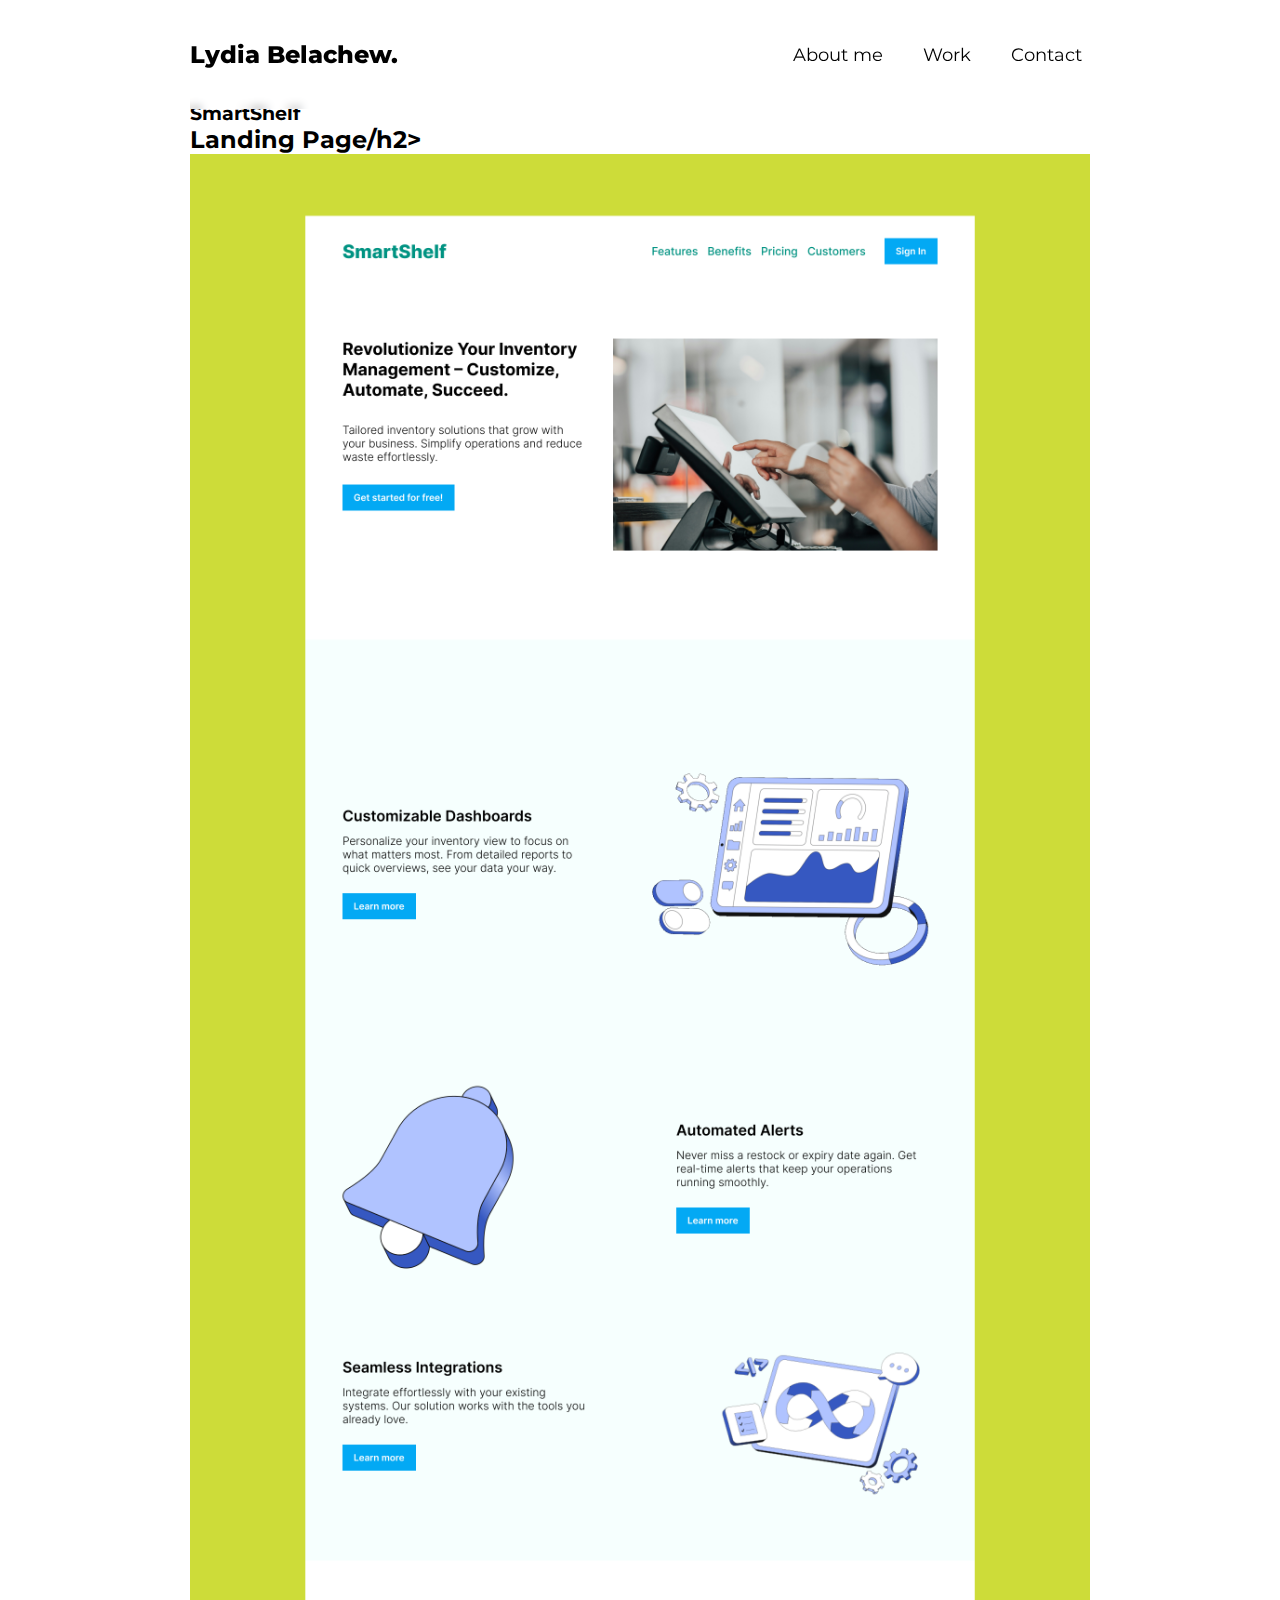
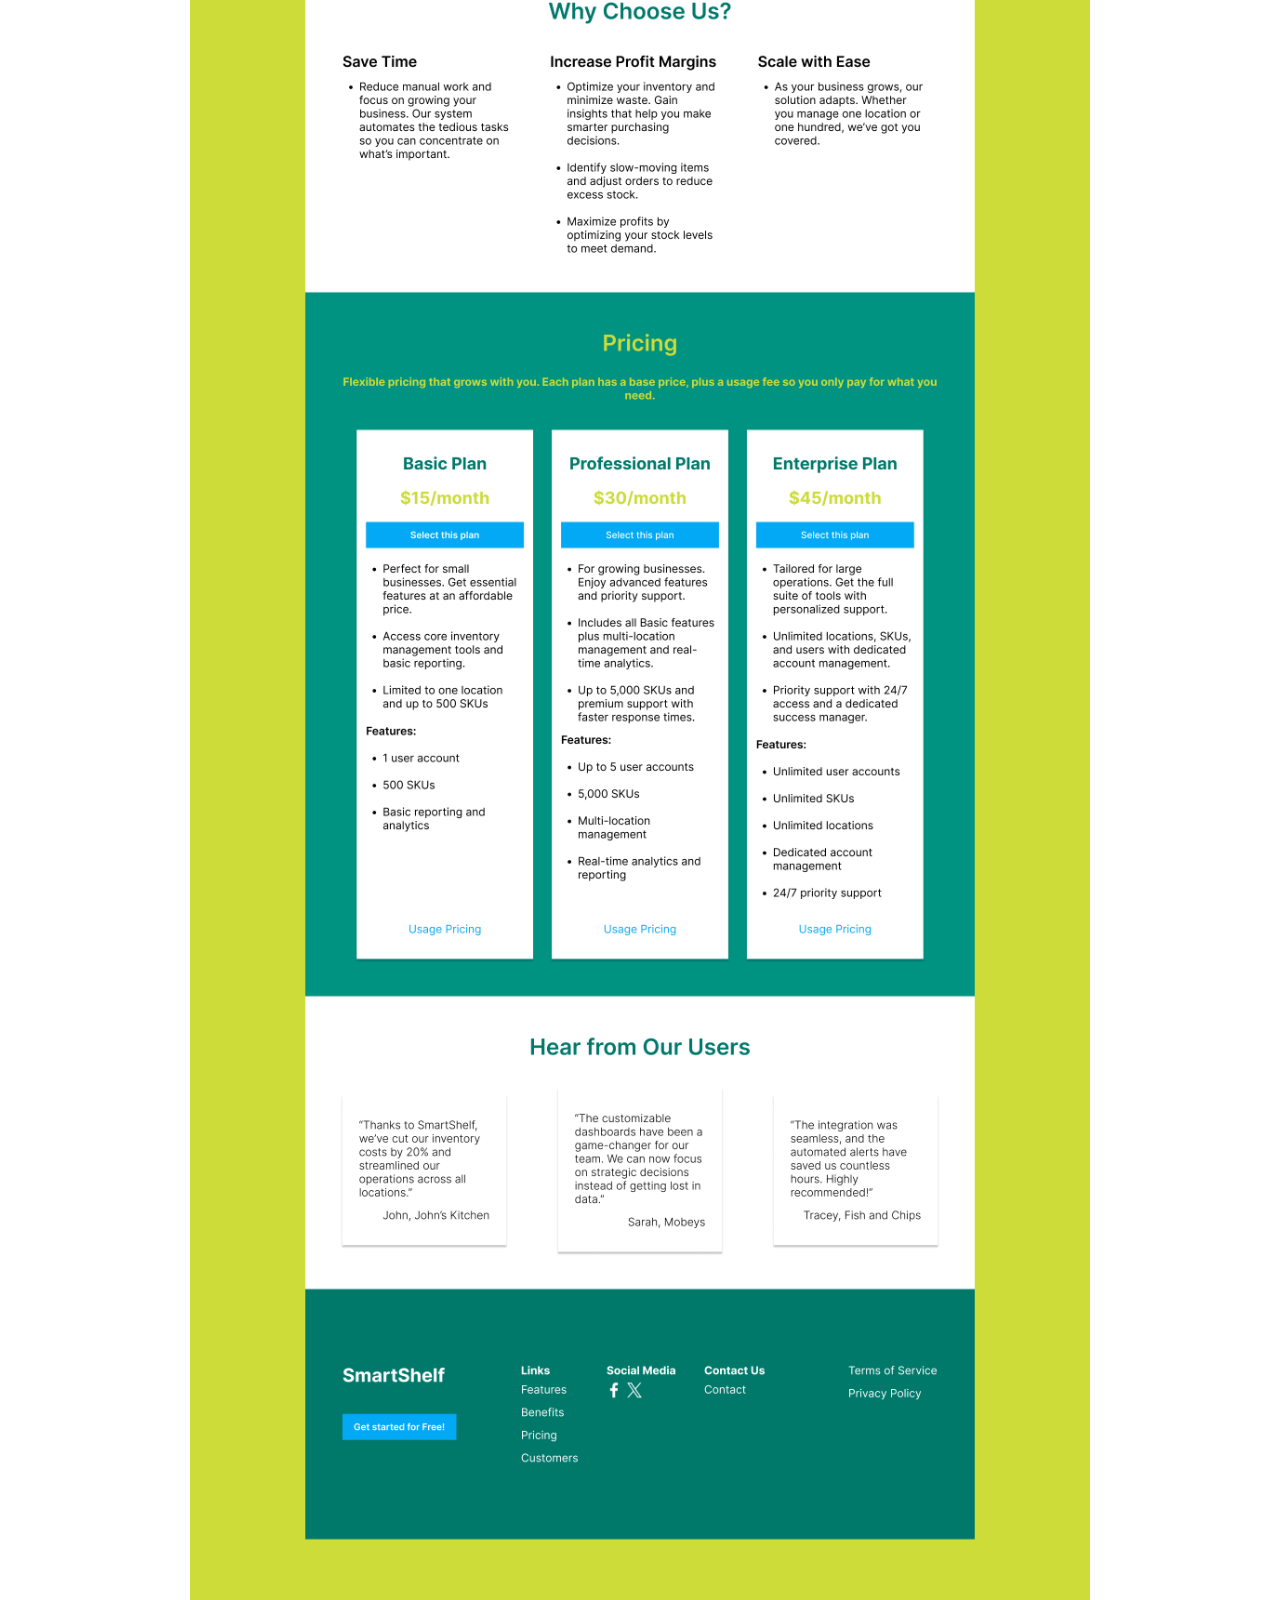
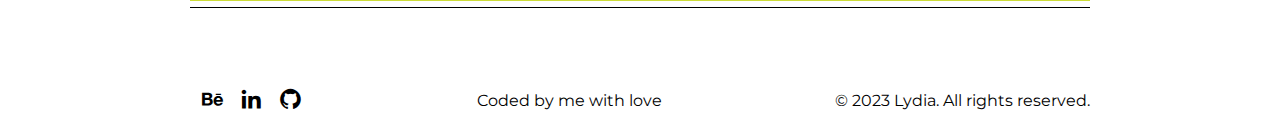
==== SmartShelf-landing-page.html @ 63e69f7c "Fixed Misc banner padding" ====
<!DOCTYPE html>
<html lang="en">

<head>
    <meta charset="UTF-8">
    <meta name="viewport" content="width=device-width, initial-scale=1.0">
    <title>Miscellaneous Designs</title>


    <link rel="stylesheet" href="css/MiscellaneousDesign.css" />

    <!-- This link is given priority first-->
    <link rel="stylesheet" href="css/style.css" />
</head>

<body>
<special-favicon></special-favicon>
    <special-header></special-header>
    <div class="main-content"> <!--THIS IS TO FIX THE HEADER AND MAIN CONTENT LACK OF GAP-->


    <div class="project-info-section">
        <h3 class="project-info-title">SmartShelf</h3>
        <h2>Landing Page/h2><br>
        <img class="img" src="assests/Miscellaneous/SmartShelf Landing Page.png" alt="picture">
    </div>

    <special-footer></special-footer> <!--Custom element, source: https://www.youtube.com/watch?v=AiQqip_pVbA-->

    <script src="js/HeaderFooterManager.js"></script>

    <script src="js/script.js"></script>
    <script src="http://ajax.googleapis.com/ajax/libs/jquery/1.11.0/jquery.min.js"></script>
</div> <!--- MAIN-CONTENT, CREATES GAP B/W HEADER AND CONTENT-->
</body>

</html>
---- css/MiscellaneousDesign.css ----
@import url('https://fonts.googleapis.com/css2?family=Montserrat:ital,wght@0,200;0,300;0,400;0,500;1,200;1,300;1,400;1,500&family=Playfair+Display:ital,wght@0,400;0,500;0,600;0,700;0,800;0,900;1,400;1,500;1,600;1,700;1,800;1,900&display=swap');

* {

    font-family: 'Playflair Display', Montserrat;
    margin: 0;
    padding: 0;
    scroll-behavior: smooth;
    scroll-padding-top: 2rem;
}

:root {
    --background-color: #ffffff;
    /*#76a786*/
    /*    --background-color: #E4E0FF;*/
    --main-text-color: #000000;
    --text-hover-color: #b493e9;
    --main-text-family: 'Playflair Display';
    --body-text-family: 'Montserrat';
    --container-padding: 1.5rem;
    --section-vertical-spacing: 8rem;
    --max-width-spacing: 900px;
    /*original: 1400px*/
}

body {
    background-color: var(--background-color);
    /*Maybe change/remove */
    margin: auto;

    width: 900px;
}


a {
    text-decoration: none;
}

li {
    list-style: none;
}

/* REUSABLE CLASSES */
.hero-container {
    max-width: var(--max-width-spacing);
    /*960px*/
    margin: auto;
    /* padding: 50px; */

    width: 100%;
}

.container {
    max-width: var(--max-width-spacing);
    /*960px*/
    margin: auto;
    width: 100%;
    padding: -50px;

}

/* HEADER */


.section {
    padding-block: var(--section-vertical-spacing);
    position: relative;
}






/* HERO SECTION */
.main-title {
    font-family: var(--body-text-family);
    /* text-transform: uppercase; */
    font-weight: 600;
    /* font-size: clamp(2.5rem, 5vw, 5rem); */
    /* width: 600px; */
    /* font-size: clamp(5rem, 10vw, 10rem);/*clamp(2.5rem, 5vw, 5rem);*? */
    /*clamp(5rem, 10vw, 10rem); with font-size*/
    /* text-align: center; */
    line-height: 1.2;
    font-size: 2.5rem; /*4*/
    /*mine*/
    text-align: left;
    /*mine*/
    /* padding: 10px 0; */
}

.main-section-title {
    font-family: var(--body-text-family);
    /* text-transform: uppercase; */
    font-weight: 700;
    /* font-size: clamp(2.5rem, 5vw, 5rem); */
    /* width: 600px; */
    /* font-size: clamp(5rem, 10vw, 10rem);/*clamp(2.5rem, 5vw, 5rem);*? */
    /*clamp(5rem, 10vw, 10rem); with font-size*/
    /* text-align: center; */
    line-height: 1.2;
    /* font-size: 4.5rem; */
    /*mine*/
    text-align: left;
    /*mine*/
    /* font-style: italic; */
    padding: 40px 0;
}

.italic {
    font-style: italic;
    font-weight: 200;
}

.subtitle {
    font-size: 1.3rem;
    padding: 20px 0;
    /* top and bottom are 20px and left and right are 0px*/
    width: 800px;
    padding-bottom: 50px;
}




/* ABOUT STYLES FROM VIDEO*/
.section-description {
    gap: 2.5rem;
    margin-bottom: 2.5rem;
}

.description {
    text-transform: uppercase;
    font-weight: 300;
    line-height: normal;
    padding: -50px 0;
    /*mine*/

}

/* WORK SECTION */
/* .project-container{
    display: flex;
    margin: 30px 0;
   align-items: center;
    
} */
.project-container {
    gap: 2.5rem;
    padding: 20px 0;
}

.project-title {
    font-weight: 300;
    font-size: 2rem;
    width: 900px;
}

.project-text {
    display: flex;
    margin: 5px 0;
    align-items: center;
}

.work-image {
    height: 30rem; /*30rem*/
    /* background-color: #f1f1f1;
    margin-bottom: 2.5rem; */
    /* border-radius: 20px; */
    /* 0.8rem */
    display: flex;
    align-items: center;
    justify-content: center;
    border: 1px solid var(--main-text-color);
    transition: background-color 0.25s;
}

.work-image:hover {
    box-shadow: 10px 10px var(--main-text-color);
}

.work-image img {
    width: 100%;
    height: 100%;
    /* border-radius: 20px; */
    /* object-fit: contain; */
    /* padding: 1rem; */
}




h1 {
    color: var(--main-text-color);
    font-size: 32px;
    font-weight: 700;
    letter-spacing: 7px;
    text-align: center;
    text-transform: uppercase;
}

.img {
    width: 100%;
}




/*responsive*/

/*phone*/
@media (min-width: 319px) and (max-width: 480px) {
    body {
        /*Maybe change/remove */
        margin: auto;
        /* margin: 0 40px; */
        align-items: center;

        /* padding: 0 40px; */
        /* width: 300px; */
        overflow-x: hidden;
        width: 80%;
    }

    .logo {
        font-size: 1rem;

    }

    .main-title {
        font-weight: 600;
        font-size: 1.4rem;
        /* 2rem */
        line-height: 1.2;
        /* font-size: 4rem; */
        /*mine*/
        text-align: left;
        width: 100%;
        /*650px*/
        padding: 10px 0;
    }


    .italic {
        font-style: italic;
        font-weight: 300;
    }

    .subtitle {
        font-size: 1rem;
        padding: 2px 0;
        /* top and bottom are 20px and left and right are 0px*/
        width: 100%;
        padding-bottom: 25px;
        /*only in the responsive section*/
        line-height: normal;
    }

    .download-button,
    .button {
        /* background-color: var(--background-color); */
        border: 1px solid var(--main-text-color);
        padding: 5px 15px;
        border-radius: 20px;
        font-size: 0.75rem;
        cursor: pointer;
        margin: 20px 0;
    }

    .download-button:hover,
    .button:hover {
        box-shadow: 2.5px 2.5px var(--main-text-color);
    }

    i {
        /* display: inline-block; */
        margin-left: 5px;
        font-size: x-small;
    }

    .hero-container {
        /* margin: auto; */
        /* padding: 0 40px; */
    }

    .work {
        /* width: 400px; */
    }

    .project-title {
        font-weight: 300;
        font-size: 1rem;
        width: 300px;
    }

    /* CHANGE PROJECT-TEXT*/
    .project-text {
        display: block;
        margin: 5px 0;
        align-items: center;

    }

    .project-description {
        font-size: 0.8rem;
        padding: 10px 0;
    }

    .view-link{
        padding: 0.5rem 0;
    }

    .work-image {
        height: 15rem;
        background-color: #7eb976;
        margin-bottom: 1.5rem;
        border-radius: 10px;
        display: flex;
        align-items: center;
        justify-content: center;
        border: 1px solid var(--main-text-color);
        transition: background-color 0.25s;
    }

    .work-image:hover {
        box-shadow: 7px 7px var(--main-text-color);
    }

    .work-image img {
        width: 100%;
        height: 100%;
        border-radius: 10px;
        object-fit: contain;
            /* padding: 0.5rem; */
            /* mine */        
        

    }

    .contact {
        width: 100%;
    }


    .footer-container {
        display: flex;
        align-items: center;
        justify-content: space-between;
        flex-wrap: wrap;
        gap: 1rem;
        /* border-top: 1px solid var(--main-text-color); */
        padding-top: 5rem;
        padding-bottom: 1.5rem;
        /* mine */
        /* text-align: center; */

    }

    .social-media {
        margin: auto;
    }

    .footer-text {
        margin: auto;
        text-align: center;
    }

}

/*ipad/tablet*/
@media (min-width: 481px) and (max-width: 1200px) {
    body {
        /*Maybe change/remove */
        margin: auto;
        /* margin: 0 40px; */
        align-items: center;

        /* padding: 0 40px; */
        /* width: 300px; */
        overflow-x: hidden;
        width: 75%;
    }

    .logo {
        font-size: 1rem;

    }

    .main-title {
        font-weight: 700;
        font-size: 1.6rem;
        /* 2rem */
        line-height: 1.2;
        /* font-size: 4rem; */
        /*mine*/
        text-align: left;
        width: 100%;
        /*650px*/
        padding: 20px 0;
    }


    .italic {
        font-style: italic;
        font-weight: 300;
    }

    .subtitle {
        font-size: 1.1rem;
        padding: 2px 0;
        /* top and bottom are 20px and left and right are 0px*/
        width: 100%;
        padding-bottom: 25px;
        /*only in the responsive section*/
        line-height: normal;
    }

    .download-button,
    .button {
        /* background-color: var(--background-color); */
        border: 1px solid var(--main-text-color);
        padding: 8px 18px;
        border-radius: 20px;
        font-size: 0.75rem;
        cursor: pointer;
        margin: 20px 0;
    }

    .download-button:hover,
    .button:hover {
        box-shadow: 3.5px 3.5px var(--main-text-color);
    }

    i {
        /* display: inline-block; */
        margin-left: 8px;
        font-size: x-small;
    }

    .hero-container {
        /* margin: auto; */
        /* padding: 0 40px; */
    }

    .work {
        /* width: 400px; */
    }

    .project-title {
        font-weight: 300;
        font-size: 1.5rem;
        width: 300px;
    }

    /* CHANGE PROJECT-TEXT*/
    .project-text {
        display: block;
        margin: 5px 0;
        align-items: center;
        /**/

    }

    .project-description {
        font-size: 0.8rem;
        padding: 10px 0;     
           font-size: 1rem;

    }

    .view-link{
        padding: 0.5rem 0;
    }

    .work-image {
        height: 15rem;
        background-color: #7eb976;
        margin-bottom: 1.5rem;
        border-radius: 10px;
        display: flex;
        align-items: center;
        justify-content: center;
        border: 1px solid var(--main-text-color);
        transition: background-color 0.25s;
    }

    .work-image:hover {
        box-shadow: 7px 7px var(--main-text-color);
    }

    .work-image img {
        width: 100%;
        height: 100%;
        border-radius: 10px;
        object-fit: contain
            /* padding: 0.5rem; */
            /* mine */
    }

    .contact {
        width: 100%;
    }


    .footer-container {
        display: flex;
        align-items: center;
        justify-content: space-between;
        flex-wrap: wrap;
        gap: 1rem;
        /* border-top: 1px solid var(--main-text-color); */
        padding-top: 5rem;
        padding-bottom: 1.5rem;
        /* mine */
        /* text-align: center; */

    }

    .social-media {
        margin: auto;
    }

    .footer-text {
        margin: auto;
        text-align: center;
    }

}

/*laptop*/
@media (min-width: 1201px) and (max-width: 1600px) {}

/*desktop --- maybe do nothing, leave code as is - should for desktop anyway*/
@media (min-width: 1601px) {}

/* FOOTER SECTION */
/* .footer-container {
    display: flex;
    align-items: center;
    justify-content: space-between;
    flex-wrap: wrap;
    gap: 1rem;
    border-top: 1px solid var(--main-text-color);
    padding-top: 5rem;
    padding-bottom: 1.5rem;
}

.footer .list-link {
    color: var(--main-text-color);
} */
---- css/style.css ----
@import url('https://fonts.googleapis.com/css2?family=Montserrat:ital,wght@0,200;0,300;0,400;0,500;1,200;1,300;1,400;1,500&family=Playfair+Display:ital,wght@0,400;0,500;0,600;0,700;0,800;0,900;1,400;1,500;1,600;1,700;1,800;1,900&display=swap');

* {

    font-family: 'Playflair Display', Montserrat;
    margin: 0;
    padding: 0;
    scroll-behavior: smooth;
    scroll-padding-top: 2rem;
}

:root {
    --background-color: #ffffff;
    /*#76a786*/
    /*    --background-color: #E4E0FF;*/
    --main-text-color: #000000;
    --text-hover-color: #b493e9;
    --main-text-family: 'Playflair Display';
    --body-text-family: 'Montserrat';
    --container-padding: 1.5rem;
    --section-vertical-spacing: 8rem;
    --max-width-spacing: 900px;
    /*original: 1400px*/
}

body {
    background-color: var(--background-color);
    /*Maybe change/remove */
    margin: auto;

    width: 900px;
}


a {
    text-decoration: none;
}

li {
    list-style: none;
}

.navbar-elements{
    list-style: none;

}

/* REUSABLE CLASSES */
.hero-container {
    max-width: var(--max-width-spacing);
    /*960px*/
    margin: auto;
    /* padding: 50px; */
    width: 100%;
}

.container {
    max-width: var(--max-width-spacing);
    /*960px*/
    margin: auto;
    width: 100%;
    padding: -50px;

}

/* HEADER */


.section {
    padding-block: var(--section-vertical-spacing);
    position: relative;
}





/* HERO SECTION */
.main-title {
    font-family: var(--body-text-family);
    /* text-transform: uppercase; */
    font-weight: 600;
    /* font-size: clamp(2.5rem, 5vw, 5rem); */
    /* width: 600px; */
    /* font-size: clamp(5rem, 10vw, 10rem);/*clamp(2.5rem, 5vw, 5rem);*? */
    /*clamp(5rem, 10vw, 10rem); with font-size*/
    /* text-align: center; */
    line-height: 1.2;
    font-size: 2.5rem; /*4*/
    /*mine*/
    text-align: left;
    /*mine*/
    /* padding: 10px 0; */
}

.main-section-title {
    font-family: var(--body-text-family);
    /* text-transform: uppercase; */
    font-weight: 700;
    /* font-size: clamp(2.5rem, 5vw, 5rem); */
    /* width: 600px; */
    /* font-size: clamp(5rem, 10vw, 10rem);/*clamp(2.5rem, 5vw, 5rem);*? */
    /*clamp(5rem, 10vw, 10rem); with font-size*/
    /* text-align: center; */
    line-height: 1.2;
    /* font-size: 4.5rem; */
    /*mine*/
    text-align: left;
    /*mine*/
    /* font-style: italic; */
    padding: 40px 0;
}

.italic {
    font-style: italic;
    font-weight: 200;
}

.subtitle {
    font-size: 1.3rem;
    padding: 20px 0;
    /* top and bottom are 20px and left and right are 0px*/
    width: 800px;
    padding-bottom: 50px;
}

.download-button {
    color: var(--main-text-color);
}

.download-button,
.button {
    background-color: var(--background-color);
    border: 2px solid var(--main-text-color);
    padding: 10px 30px;
    /* border-radius: 40px; */
    font-size: 1.2rem;
    cursor: pointer;
    margin: 40px 0;
}

.download-button:hover,
.button:hover {
    box-shadow: 5px 5px var(--main-text-color);
}

i {
    /* display: inline-block; */
    margin-left: 10px;

}

.button,
i {
    vertical-align: middle;
}

/* ABOUT SECTION */
.about {
    padding: 80px 0px;
}

/* ABOUT STYLES FROM VIDEO*/
.section-description {
    gap: 2.5rem;
    margin-bottom: 2.5rem;
}

.description {
    text-transform: uppercase;
    font-weight: 300;
    line-height: normal;
    padding: -50px 0;
    /*mine*/

}

/* WORK SECTION */
/* .project-container{
    display: flex;
    margin: 30px 0;
   align-items: center;
    
} */
.project-container {
    gap: 2.5rem;
    padding: 20px 0;
}

.project-title {
    font-weight: 300;
    font-size: 2rem;
    width: 900px;
}

.project-text {
    display: flex;
    margin: 5px 0;
    align-items: center;
}

.work-image {
    height: 30rem; /*30rem*/
    /* background-color: #f1f1f1;
    margin-bottom: 2.5rem; */
    /* border-radius: 20px; */
    /* 0.8rem */
    display: flex;
    align-items: center;
    justify-content: center;
    border: 1px solid var(--main-text-color);
    transition: background-color 0.25s;
}

.work-image:hover {
    box-shadow: 10px 10px var(--main-text-color);
}

.work-image img {
    width: 100%;
    height: 100%;
    /* border-radius: 20px; */
    /* object-fit: contain; */
    /* padding: 1rem; */
}


/* PORTFOLIO STYLES */
.section-title-container {
    display: inline-block;
    margin-bottom: 5rem;
    line-height: normal;
}

.section-title {
    font-size: clamp(4rem, 10vw, 8rem);
}

.section-subtitle-container {
    display: flex;
    align-items: center;
    justify-content: space-between;
    column-gap: 1.5rem;
}

.subtitle-number {
    width: 5rem;
    height: 5rem;
    border: 2px solid var(--main-text-color);
    border-radius: 50%;
    display: flex;
    align-items: center;
    justify-content: center;
}

.section-subtitle {
    font-size: clamp(2rem, 5vw, 4rem);
}

.view-link {
    display: flex;
    padding: 20px 0;
    align-items: center;
}

/* button, */
input,
select,
textarea {
    color: #5A5A5A;
    font: inherit;
    margin: 0;
}

input {
    line-height: normal;
}

textarea {
    overflow: auto;
}

#container {
    border: solid 3px var(--main-text-color);
    /* max-width: 768px; */
    margin: 60px auto;
    position: relative;
}

form {
    /* padding: 37.5px; */
    margin: 50px 0;
}

h1 {
    color: var(--main-text-color);
    font-size: 32px;
    font-weight: 700;
    letter-spacing: 7px;
    text-align: center;
    text-transform: uppercase;
}

.email {
    float: right;
    width: 45%;
}

input[type='text'],
[type='email'],
select,
textarea {
    background: none;
    border: none;
    border-bottom: solid 2px #474544;
    color: var(--main-text-color);
    font-size: 1.000em;
    font-weight: 400;
    letter-spacing: 1px;
    margin: 0em 0 1.875em 0;
    padding: 0 0 0.875em 0;
    /* text-transform: uppercase; */
    width: 100%;
    -webkit-box-sizing: border-box;
    -moz-box-sizing: border-box;
    -ms-box-sizing: border-box;
    -o-box-sizing: border-box;
    box-sizing: border-box;
    -webkit-transition: all 0.3s;
    -moz-transition: all 0.3s;
    -ms-transition: all 0.3s;
    -o-transition: all 0.3s;
    transition: all 0.3s;
}

input[type='text']:focus,
[type='email']:focus,
textarea:focus {
    outline: none;
    padding: 0 0 0.875em 0;
}

.message {
    float: none;
}

.name {
    float: left;
    width: 45%;
}

select {
    background: url('https://cdn4.iconfinder.com/data/icons/ionicons/512/icon-ios7-arrow-down-32.png') no-repeat right;
    outline: none;
    -moz-appearance: none;
    -webkit-appearance: none;
}

select::-ms-expand {
    display: none;
}

.subject {
    width: 100%;
}

textarea {
    line-height: 150%;
    height: 150px;
    resize: none;
    width: 100%;
}

::-webkit-input-placeholder {
    color: var(--main-text-color);
}

:-moz-placeholder {
    color: var(--main-text-color);
    opacity: 1;
}

::-moz-placeholder {
    color: var(--main-text-color);
    opacity: 1;
}

:-ms-input-placeholder {
    color: var(--main-text-color);
}

#form_button {
    background: none;
    border: solid 2px var(--main-text-color);
    color: var(--main-text-color);
    cursor: pointer;
    display: inline-block;
    font-family: 'Helvetica', Arial, sans-serif;
    font-size: 0.875em;
    font-weight: bold;
    outline: none;
    padding: 20px 35px;
    text-transform: uppercase;
    -webkit-transition: all 0.3s;
    -moz-transition: all 0.3s;
    -ms-transition: all 0.3s;
    -o-transition: all 0.3s;
    transition: all 0.3s;
}

#form_button:hover {
    background: var(--main-text-color);
    color: var(--background-color);
}



input[type='text'],
[type='email'],
select,
textarea {
    font-size: 0.875em;
}

/*********************************************************/

/* Mobile-only banner */
.mobile-banner {
    display: none; /* Hidden by default */
    background-color: #ffcc00; /* Bright yellow background for visibility */
    color: #333; /* Text color */
    text-align: center;
    padding: 10px;
    font-size: 1.2rem;
    z-index: 9999; /* Ensure it's on top of other elements */
    position: fixed; /* Keep it at the top of the page */
    top: 0;
    left: 0;
    width: 100%;
}

/* Show the banner on screens smaller than 768px */
@media only screen and (max-width: 768px) {
    .mobile-banner {
        display: block; /* Make it visible on mobile devices */
    }
}

/* Add padding to the body to ensure it doesn't overlap content */
@media only screen and (max-width: 768px) {
    body {
        padding-top: 50px; /* Adjust this depending on banner height */
    }
}
/*********************************************************/

/*responsive*/

/*phone*/
@media (min-width: 319px) and (max-width: 480px) {
    body {
        /*Maybe change/remove */
        margin: auto;
        /* margin: 0 40px; */
        align-items: center;

        /* padding: 0 40px; */
        /* width: 300px; */
        overflow-x: hidden;
        width: 80%;
    }

    .logo {
        font-size: 1rem;

    }

    .main-title {
        font-weight: 600;
        font-size: 1.4rem;
        /* 2rem */
        line-height: 1.2;
        /* font-size: 4rem; */
        /*mine*/
        text-align: left;
        width: 100%;
        /*650px*/
        padding: 10px 0;
    }


    .italic {
        font-style: italic;
        font-weight: 300;
    }

    .subtitle {
        font-size: 1rem;
        padding: 2px 0;
        /* top and bottom are 20px and left and right are 0px*/
        width: 100%;
        padding-bottom: 25px;
        /*only in the responsive section*/
        line-height: normal;
    }

    .download-button,
    .button {
        /* background-color: var(--background-color); */
        border: 1px solid var(--main-text-color);
        padding: 5px 15px;
        /* border-radius: 20px; */
        font-size: 0.75rem;
        cursor: pointer;
        margin: 20px 0;
    }

    .download-button:hover,
    .button:hover {
        box-shadow: 2.5px 2.5px var(--main-text-color);
    }

    i {
        /* display: inline-block; */
        margin-left: 5px;
        font-size: x-small;
    }

    .hero-container {
        /* margin: auto; */
        /* padding: 0 40px; */
    }

    .work {
        /* width: 400px; */
    }

    .project-title {
        font-weight: 300;
        font-size: 1rem;
        width: 300px;
    }

    /* CHANGE PROJECT-TEXT*/
    .project-text {
        display: block;
        margin: 5px 0;
        align-items: center;

    }

    .project-description {
        font-size: 0.8rem;
        padding: 10px 0;
    }

    .view-link{
        padding: 0.5rem 0;
    }

    .work-image {
        height: 15rem;
        /* background-color: #7eb976; */
        margin-bottom: 1.5rem;
        /* border-radius: 10px; */
        display: flex;
        align-items: center;
        justify-content: center;
        border: 1px solid var(--main-text-color);
        transition: background-color 0.25s;
    }

    .work-image:hover {
        box-shadow: 7px 7px var(--main-text-color);
    }

    .work-image img {
        width: 100%;
        height: 100%;
        border-radius: 10px;
        /*        object-fit: contain;*/
        object-fit: scale-down;
            /* padding: 0.5rem; */
            /* mine */
    }

    .contact {
        width: 100%;
    }


    .footer-container {
        display: flex;
        align-items: center;
        justify-content: space-between;
        flex-wrap: wrap;
        gap: 1rem;
        /* border-top: 1px solid var(--main-text-color); */
        padding-top: 5rem;
        padding-bottom: 1.5rem;
        /* mine */
        /* text-align: center; */

    }

    .social-media {
        margin: auto;
    }

    .footer-text {
        margin: auto;
        text-align: center;
    }

}

/*ipad/tablet*/
@media (min-width: 481px) and (max-width: 1200px) {
    body {
        /*Maybe change/remove */
        margin: auto;
        /* margin: 0 40px; */
        align-items: center;

        /* padding: 0 40px; */
        /* width: 300px; */
        overflow-x: hidden;
        width: 75%;
    }

    .logo {
        font-size: 1rem;

    }

    .main-title {
        font-weight: 700;
        font-size: 1.6rem;
        /* 2rem */
        line-height: 1.2;
        /* font-size: 4rem; */
        /*mine*/
        text-align: left;
        width: 100%;
        /*650px*/
        padding: 20px 0;
    }


    .italic {
        font-style: italic;
        font-weight: 300;
    }

    .subtitle {
        font-size: 1.1rem;
        padding: 2px 0;
        /* top and bottom are 20px and left and right are 0px*/
        width: 100%;
        padding-bottom: 25px;
        /*only in the responsive section*/
        line-height: normal;
    }

    .download-button,
    .button {
        /* background-color: var(--background-color); */
        border: 1px solid var(--main-text-color);
        padding: 8px 18px;
        /* border-radius: 20px; */
        font-size: 0.75rem;
        cursor: pointer;
        margin: 20px 0;
    }

    .download-button:hover,
    .button:hover {
        box-shadow: 3.5px 3.5px var(--main-text-color);
    }

    i {
        /* display: inline-block; */
        margin-left: 8px;
        font-size: x-small;
    }

    .hero-container {
        /* margin: auto; */
        /* padding: 0 40px; */
    }

    .work {
        /* width: 400px; */
    }

    .project-title {
        font-weight: 300;
        font-size: 1.5rem;
        width: 300px;
    }

    /* CHANGE PROJECT-TEXT*/
    .project-text {
        display: block;
        margin: 5px 0;
        align-items: center;
        /**/

    }

    .project-description {
        font-size: 0.8rem;
        padding: 10px 0;     
           font-size: 1rem;

    }

    .view-link{
        padding: 0.5rem 0;
    }

    .work-image {
        height: 15rem;
        /* background-color: #7eb976; */
        margin-bottom: 1.5rem;
        /* border-radius: 10px; */
        display: flex;
        align-items: center;
        justify-content: center;
        border: 1px solid var(--main-text-color);
        transition: background-color 0.25s;
        
    }

    .work-image:hover {
        box-shadow: 7px 7px var(--main-text-color);
    }

    .work-image img {
        width: 100%;
        height: 100%;
        /* border-radius: 10px; */
        /* object-fit: contain */
        object-fit: scale-down;
            /* padding: 0.5rem; */
            /* mine */
    }

    .contact {
        width: 100%;
    }


    .footer-container {
        display: flex;
        align-items: center;
        justify-content: space-between;
        flex-wrap: wrap;
        gap: 1rem;
        /* border-top: 1px solid var(--main-text-color); */
        padding-top: 5rem;
        padding-bottom: 1.5rem;
        /* mine */
        /* text-align: center; */

    }

    .social-media {
        margin: auto;
    }

    .footer-text {
        margin: auto;
        text-align: center;
    }

}

/*laptop*/
@media (min-width: 1201px) and (max-width: 1600px) {}

/*desktop --- maybe do nothing, leave code as is - should for desktop anyway*/
@media (min-width: 1601px) {}

/* FOOTER SECTION */
/* .footer-container {
    display: flex;
    align-items: center;
    justify-content: space-between;
    flex-wrap: wrap;
    gap: 1rem;
    border-top: 1px solid var(--main-text-color);
    padding-top: 5rem;
    padding-bottom: 1.5rem;
}

.footer .list-link {
    color: var(--main-text-color);
} */
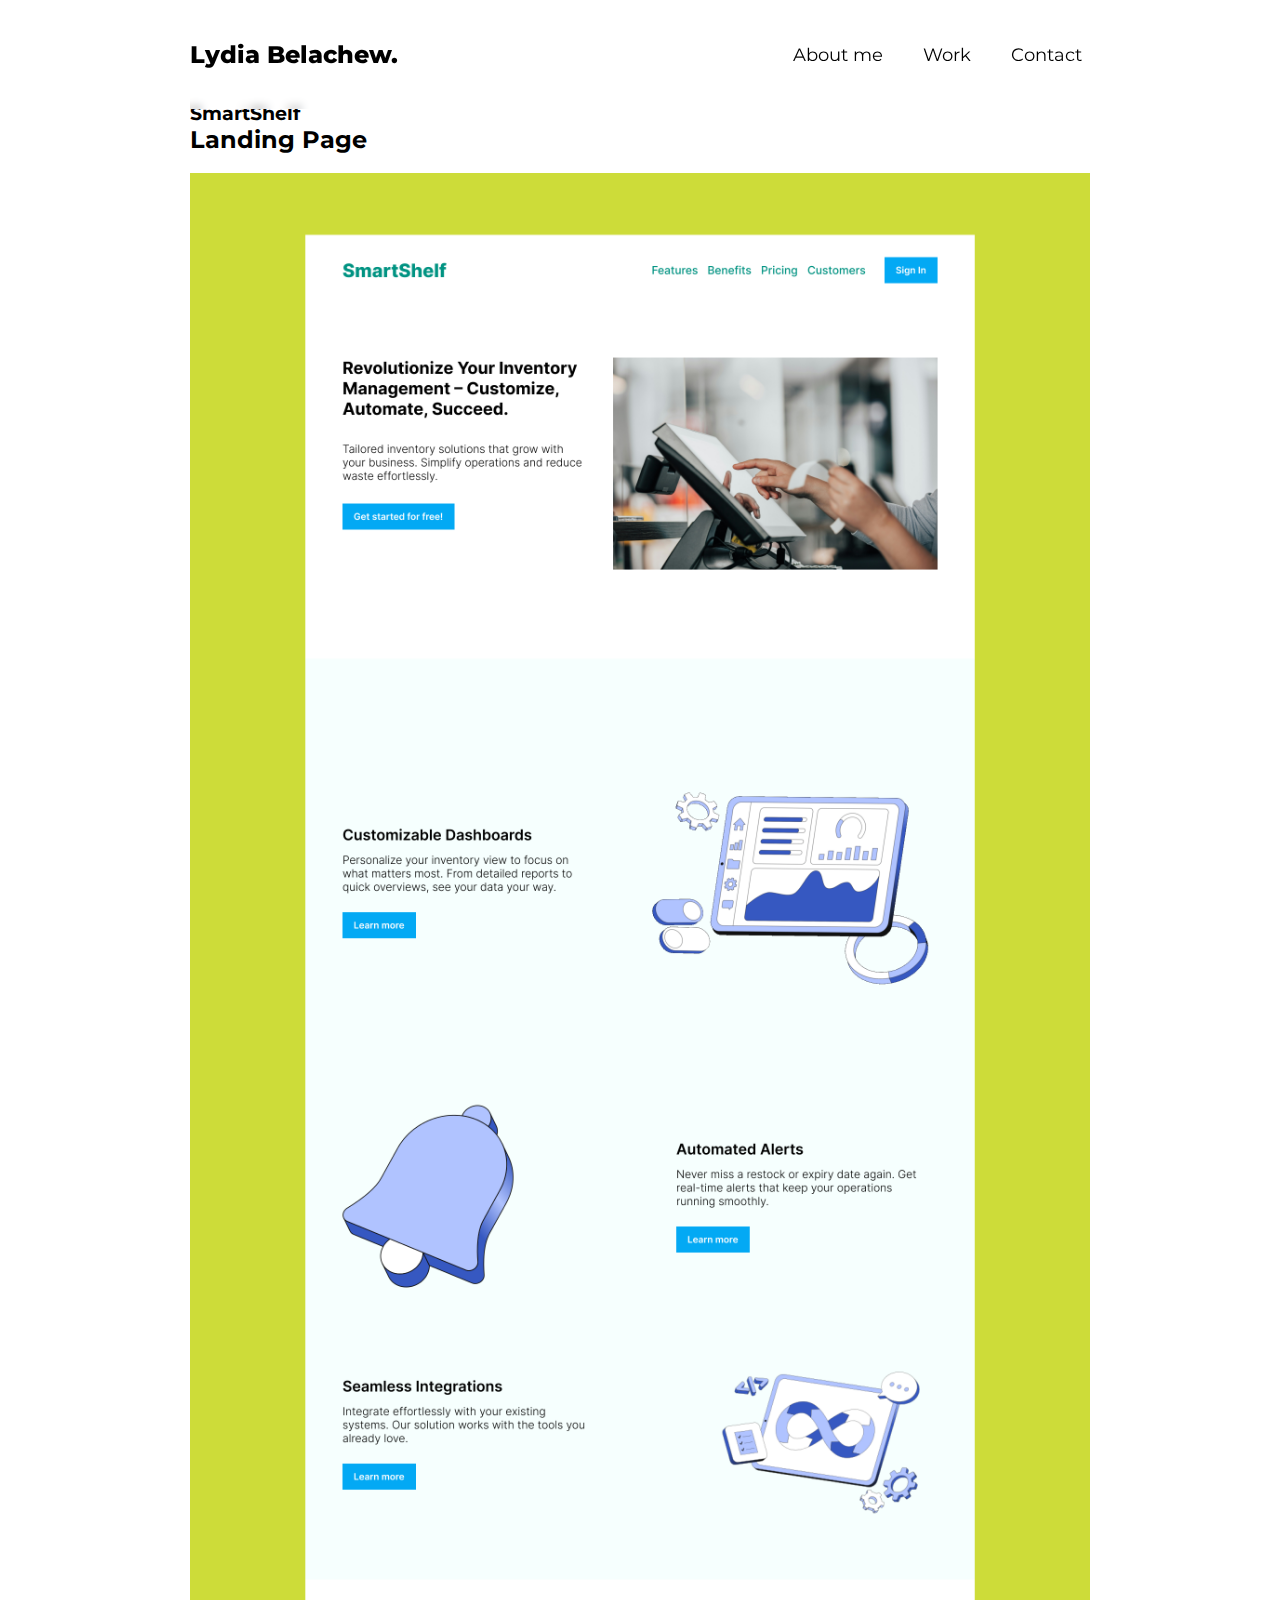
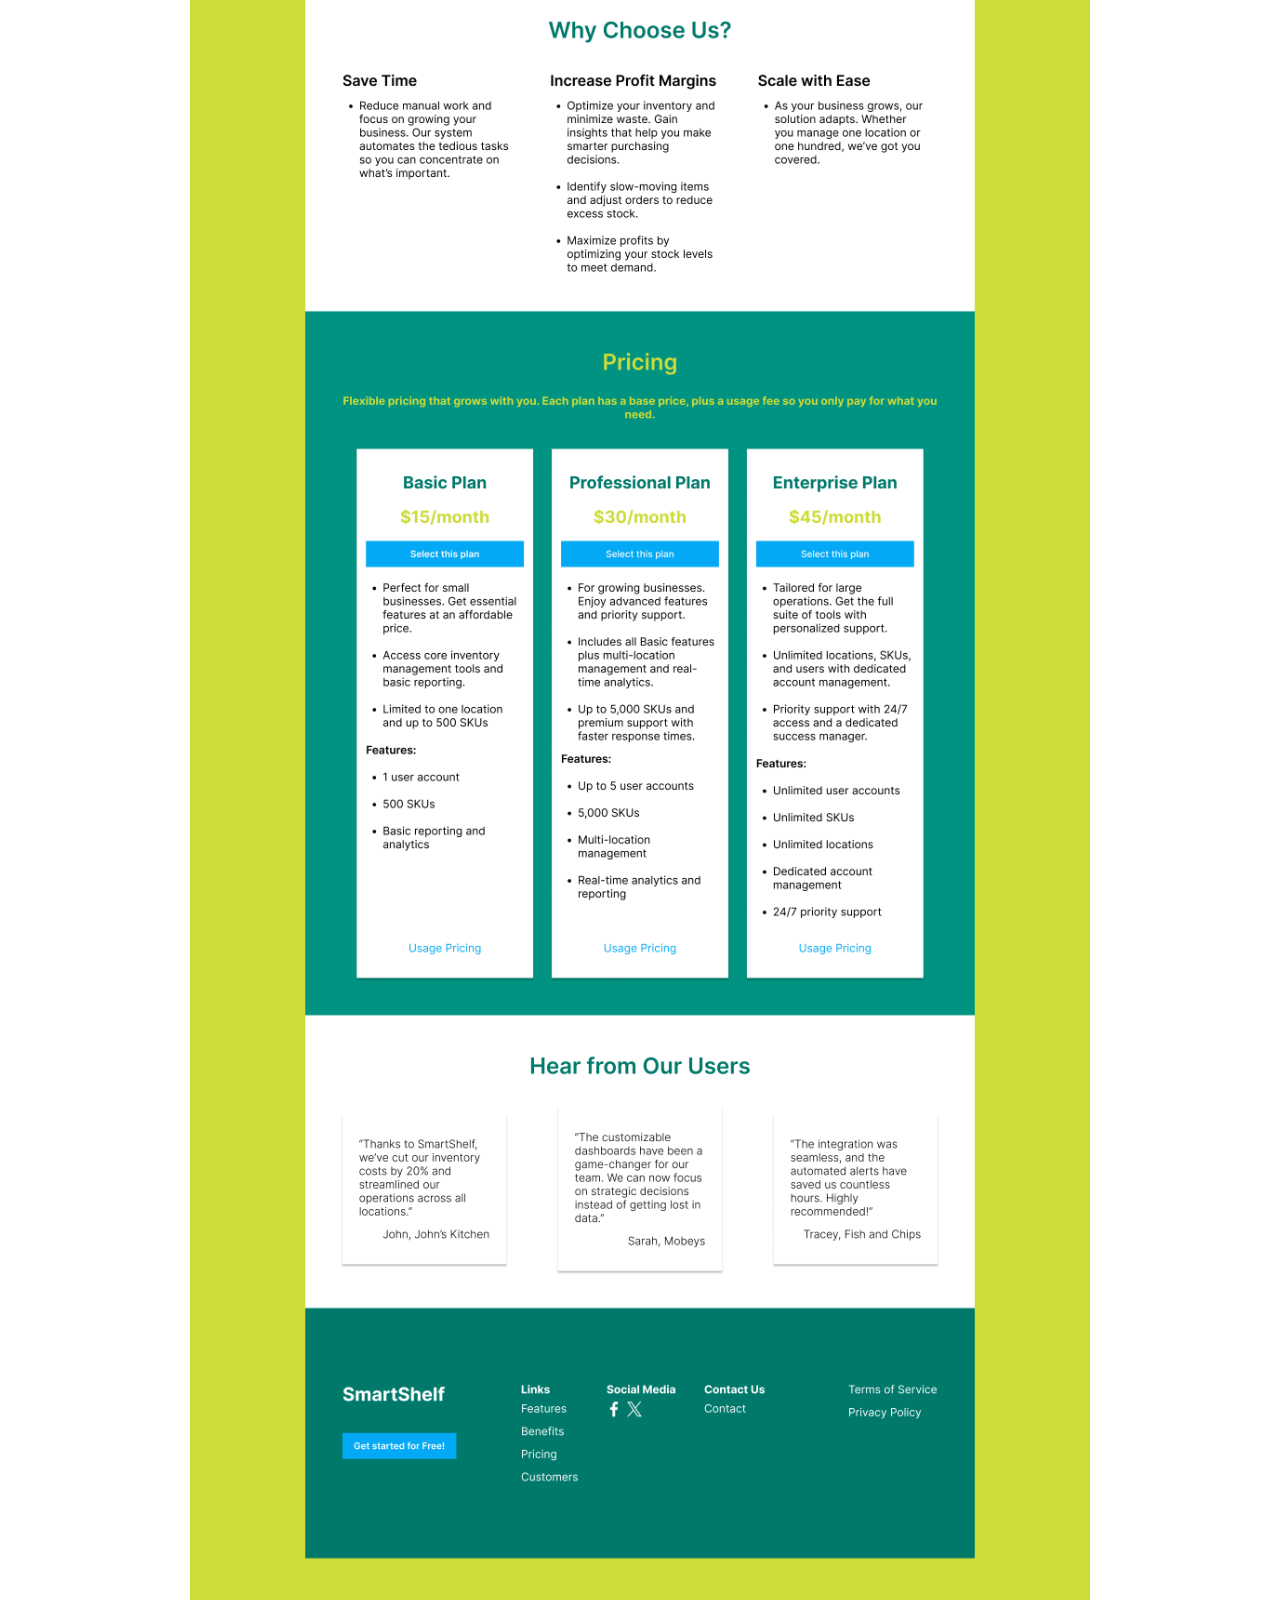
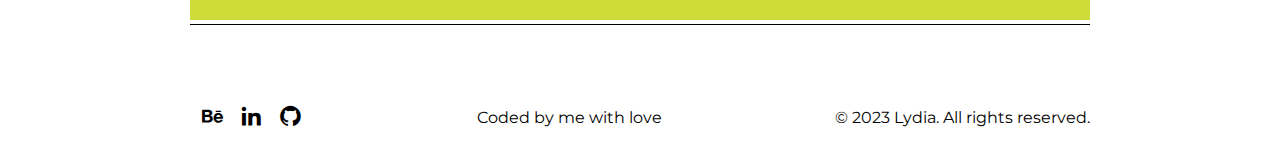
==== commit 9766827a: "Linked image to page" ====
--- a/SmartShelf-landing-page.html
+++ b/SmartShelf-landing-page.html
@@ -7,7 +7,7 @@
     <title>Miscellaneous Designs</title>
 
 
-    <link rel="stylesheet" href="css/MiscellaneousDesign.css" />
+    <link rel="stylesheet" href="css/SmartShelf-landing-page.css" />
 
     <!-- This link is given priority first-->
     <link rel="stylesheet" href="css/style.css" />
@@ -21,7 +21,7 @@
 
     <div class="project-info-section">
         <h3 class="project-info-title">SmartShelf</h3>
-        <h2>Landing Page/h2><br>
+        <h2>Landing Page</h2><br>
         <img class="img" src="assests/Miscellaneous/SmartShelf Landing Page.png" alt="picture">
     </div>
 
--- a/css/SmartShelf-landing-page.css
+++ b/css/SmartShelf-landing-page.css
@@ -0,0 +1,506 @@
+@import url('https://fonts.googleapis.com/css2?family=Montserrat:ital,wght@0,200;0,300;0,400;0,500;1,200;1,300;1,400;1,500&family=Playfair+Display:ital,wght@0,400;0,500;0,600;0,700;0,800;0,900;1,400;1,500;1,600;1,700;1,800;1,900&display=swap');
+
+* {
+
+    font-family: 'Playflair Display', Montserrat;
+    margin: 0;
+    padding: 0;
+    scroll-behavior: smooth;
+    scroll-padding-top: 2rem;
+}
+
+:root {
+    --background-color: #ffffff;
+    /*#76a786*/
+    /*    --background-color: #E4E0FF;*/
+    --main-text-color: #000000;
+    --text-hover-color: #b493e9;
+    --main-text-family: 'Playflair Display';
+    --body-text-family: 'Montserrat';
+    --container-padding: 1.5rem;
+    --section-vertical-spacing: 8rem;
+    --max-width-spacing: 900px;
+    /*original: 1400px*/
+}
+
+body {
+    background-color: var(--background-color);
+    /*Maybe change/remove */
+    margin: auto;
+
+    width: 900px;
+}
+
+
+a {
+    text-decoration: none;
+}
+
+li {
+    list-style: none;
+}
+
+/* REUSABLE CLASSES */
+.hero-container {
+    max-width: var(--max-width-spacing);
+    /*960px*/
+    margin: auto;
+    /* padding: 50px; */
+
+    width: 100%;
+}
+
+.container {
+    max-width: var(--max-width-spacing);
+    /*960px*/
+    margin: auto;
+    width: 100%;
+    padding: -50px;
+
+}
+
+/* HEADER */
+
+
+.section {
+    padding-block: var(--section-vertical-spacing);
+    position: relative;
+}
+
+
+
+
+/* HERO SECTION */
+.main-title {
+    font-family: var(--body-text-family);
+    /* text-transform: uppercase; */
+    font-weight: 600;
+    line-height: 1.2;
+    font-size: 2.5rem; /*4*/
+    text-align: left;
+}
+
+.main-section-title {
+    font-family: var(--body-text-family);
+    font-weight: 700;
+    line-height: 1.2;
+    text-align: left;
+    padding: 40px 0;
+}
+
+.italic {
+    font-style: italic;
+    font-weight: 200;
+}
+
+.subtitle {
+    font-size: 1.3rem;
+    padding: 20px 0;
+    /* top and bottom are 20px and left and right are 0px*/
+    width: 800px;
+    padding-bottom: 50px;
+}
+
+
+
+
+/* ABOUT STYLES FROM VIDEO*/
+.section-description {
+    gap: 2.5rem;
+    margin-bottom: 2.5rem;
+}
+
+.description {
+    text-transform: uppercase;
+    font-weight: 300;
+    line-height: normal;
+    padding: -50px 0;
+    /*mine*/
+
+}
+
+/* WORK SECTION */
+/* .project-container{
+    display: flex;
+    margin: 30px 0;
+   align-items: center;
+    
+} */
+.project-container {
+    gap: 2.5rem;
+    padding: 20px 0;
+}
+
+.project-title {
+    font-weight: 300;
+    font-size: 2rem;
+    width: 900px;
+}
+
+.project-text {
+    display: flex;
+    margin: 5px 0;
+    align-items: center;
+}
+
+.work-image {
+    height: 30rem; /*30rem*/
+    display: flex;
+    align-items: center;
+    justify-content: center;
+    border: 1px solid var(--main-text-color);
+    transition: background-color 0.25s;
+}
+
+.work-image:hover {
+    box-shadow: 10px 10px var(--main-text-color);
+}
+
+.work-image img {
+    width: 100%;
+    height: 100%;
+}
+
+
+
+
+h1 {
+    color: var(--main-text-color);
+    font-size: 32px;
+    font-weight: 700;
+    letter-spacing: 7px;
+    text-align: center;
+    text-transform: uppercase;
+}
+
+.img {
+    width: 100%;
+}
+
+
+
+
+/*responsive*/
+
+/*phone*/
+@media (min-width: 319px) and (max-width: 480px) {
+    body {
+        /*Maybe change/remove */
+        margin: auto;
+        /* margin: 0 40px; */
+        align-items: center;
+
+        /* padding: 0 40px; */
+        /* width: 300px; */
+        overflow-x: hidden;
+        width: 80%;
+    }
+
+    .logo {
+        font-size: 1rem;
+
+    }
+
+    .main-title {
+        font-weight: 600;
+        font-size: 1.4rem;
+        /* 2rem */
+        line-height: 1.2;
+        /* font-size: 4rem; */
+        /*mine*/
+        text-align: left;
+        width: 100%;
+        /*650px*/
+        padding: 10px 0;
+    }
+
+
+    .italic {
+        font-style: italic;
+        font-weight: 300;
+    }
+
+    .subtitle {
+        font-size: 1rem;
+        padding: 2px 0;
+        /* top and bottom are 20px and left and right are 0px*/
+        width: 100%;
+        padding-bottom: 25px;
+        /*only in the responsive section*/
+        line-height: normal;
+    }
+
+    .download-button,
+    .button {
+        /* background-color: var(--background-color); */
+        border: 1px solid var(--main-text-color);
+        padding: 5px 15px;
+        border-radius: 20px;
+        font-size: 0.75rem;
+        cursor: pointer;
+        margin: 20px 0;
+    }
+
+    .download-button:hover,
+    .button:hover {
+        box-shadow: 2.5px 2.5px var(--main-text-color);
+    }
+
+    i {
+        /* display: inline-block; */
+        margin-left: 5px;
+        font-size: x-small;
+    }
+
+    .hero-container {
+        /* margin: auto; */
+        /* padding: 0 40px; */
+    }
+
+    .work {
+        /* width: 400px; */
+    }
+
+    .project-title {
+        font-weight: 300;
+        font-size: 1rem;
+        width: 300px;
+    }
+
+    /* CHANGE PROJECT-TEXT*/
+    .project-text {
+        display: block;
+        margin: 5px 0;
+        align-items: center;
+
+    }
+
+    .project-description {
+        font-size: 0.8rem;
+        padding: 10px 0;
+    }
+
+    .view-link{
+        padding: 0.5rem 0;
+    }
+
+    .work-image {
+        height: 15rem;
+        background-color: #7eb976;
+        margin-bottom: 1.5rem;
+        border-radius: 10px;
+        display: flex;
+        align-items: center;
+        justify-content: center;
+        border: 1px solid var(--main-text-color);
+        transition: background-color 0.25s;
+    }
+
+    .work-image:hover {
+        box-shadow: 7px 7px var(--main-text-color);
+    }
+
+    .work-image img {
+        width: 100%;
+        height: 100%;
+        border-radius: 10px;
+        object-fit: contain;
+   
+    }
+
+    .contact {
+        width: 100%;
+    }
+
+
+    .footer-container {
+        display: flex;
+        align-items: center;
+        justify-content: space-between;
+        flex-wrap: wrap;
+        gap: 1rem;
+        /* border-top: 1px solid var(--main-text-color); */
+        padding-top: 5rem;
+        padding-bottom: 1.5rem;
+        /* mine */
+        /* text-align: center; */
+
+    }
+
+    .social-media {
+        margin: auto;
+    }
+
+    .footer-text {
+        margin: auto;
+        text-align: center;
+    }
+
+}
+
+/*ipad/tablet*/
+@media (min-width: 481px) and (max-width: 1200px) {
+    body {
+        /*Maybe change/remove */
+        margin: auto;
+        /* margin: 0 40px; */
+        align-items: center;
+
+        /* padding: 0 40px; */
+        /* width: 300px; */
+        overflow-x: hidden;
+        width: 75%;
+    }
+
+    .logo {
+        font-size: 1rem;
+
+    }
+
+    .main-title {
+        font-weight: 700;
+        font-size: 1.6rem;
+        /* 2rem */
+        line-height: 1.2;
+        /* font-size: 4rem; */
+        /*mine*/
+        text-align: left;
+        width: 100%;
+        /*650px*/
+        padding: 20px 0;
+    }
+
+
+    .italic {
+        font-style: italic;
+        font-weight: 300;
+    }
+
+    .subtitle {
+        font-size: 1.1rem;
+        padding: 2px 0;
+        /* top and bottom are 20px and left and right are 0px*/
+        width: 100%;
+        padding-bottom: 25px;
+        /*only in the responsive section*/
+        line-height: normal;
+    }
+
+    .download-button,
+    .button {
+        /* background-color: var(--background-color); */
+        border: 1px solid var(--main-text-color);
+        padding: 8px 18px;
+        border-radius: 20px;
+        font-size: 0.75rem;
+        cursor: pointer;
+        margin: 20px 0;
+    }
+
+    .download-button:hover,
+    .button:hover {
+        box-shadow: 3.5px 3.5px var(--main-text-color);
+    }
+
+    i {
+        /* display: inline-block; */
+        margin-left: 8px;
+        font-size: x-small;
+    }
+
+    .hero-container {
+        /* margin: auto; */
+        /* padding: 0 40px; */
+    }
+
+    .work {
+        /* width: 400px; */
+    }
+
+    .project-title {
+        font-weight: 300;
+        font-size: 1.5rem;
+        width: 300px;
+    }
+
+    /* CHANGE PROJECT-TEXT*/
+    .project-text {
+        display: block;
+        margin: 5px 0;
+        align-items: center;
+        /**/
+
+    }
+
+    .project-description {
+        font-size: 0.8rem;
+        padding: 10px 0;     
+           font-size: 1rem;
+
+    }
+
+    .view-link{
+        padding: 0.5rem 0;
+    }
+
+    .work-image {
+        height: 15rem;
+        background-color: #7eb976;
+        margin-bottom: 1.5rem;
+        border-radius: 10px;
+        display: flex;
+        align-items: center;
+        justify-content: center;
+        border: 1px solid var(--main-text-color);
+        transition: background-color 0.25s;
+    }
+
+    .work-image:hover {
+        box-shadow: 7px 7px var(--main-text-color);
+    }
+
+    .work-image img {
+        width: 100%;
+        height: 100%;
+        border-radius: 10px;
+        object-fit: contain
+            /* padding: 0.5rem; */
+            /* mine */
+    }
+
+    .contact {
+        width: 100%;
+    }
+
+
+    .footer-container {
+        display: flex;
+        align-items: center;
+        justify-content: space-between;
+        flex-wrap: wrap;
+        gap: 1rem;
+        /* border-top: 1px solid var(--main-text-color); */
+        padding-top: 5rem;
+        padding-bottom: 1.5rem;
+        /* mine */
+        /* text-align: center; */
+
+    }
+
+    .social-media {
+        margin: auto;
+    }
+
+    .footer-text {
+        margin: auto;
+        text-align: center;
+    }
+
+}
+
+/*laptop*/
+@media (min-width: 1201px) and (max-width: 1600px) {}
+
+/*desktop --- maybe do nothing, leave code as is - should for desktop anyway*/
+@media (min-width: 1601px) {}
+
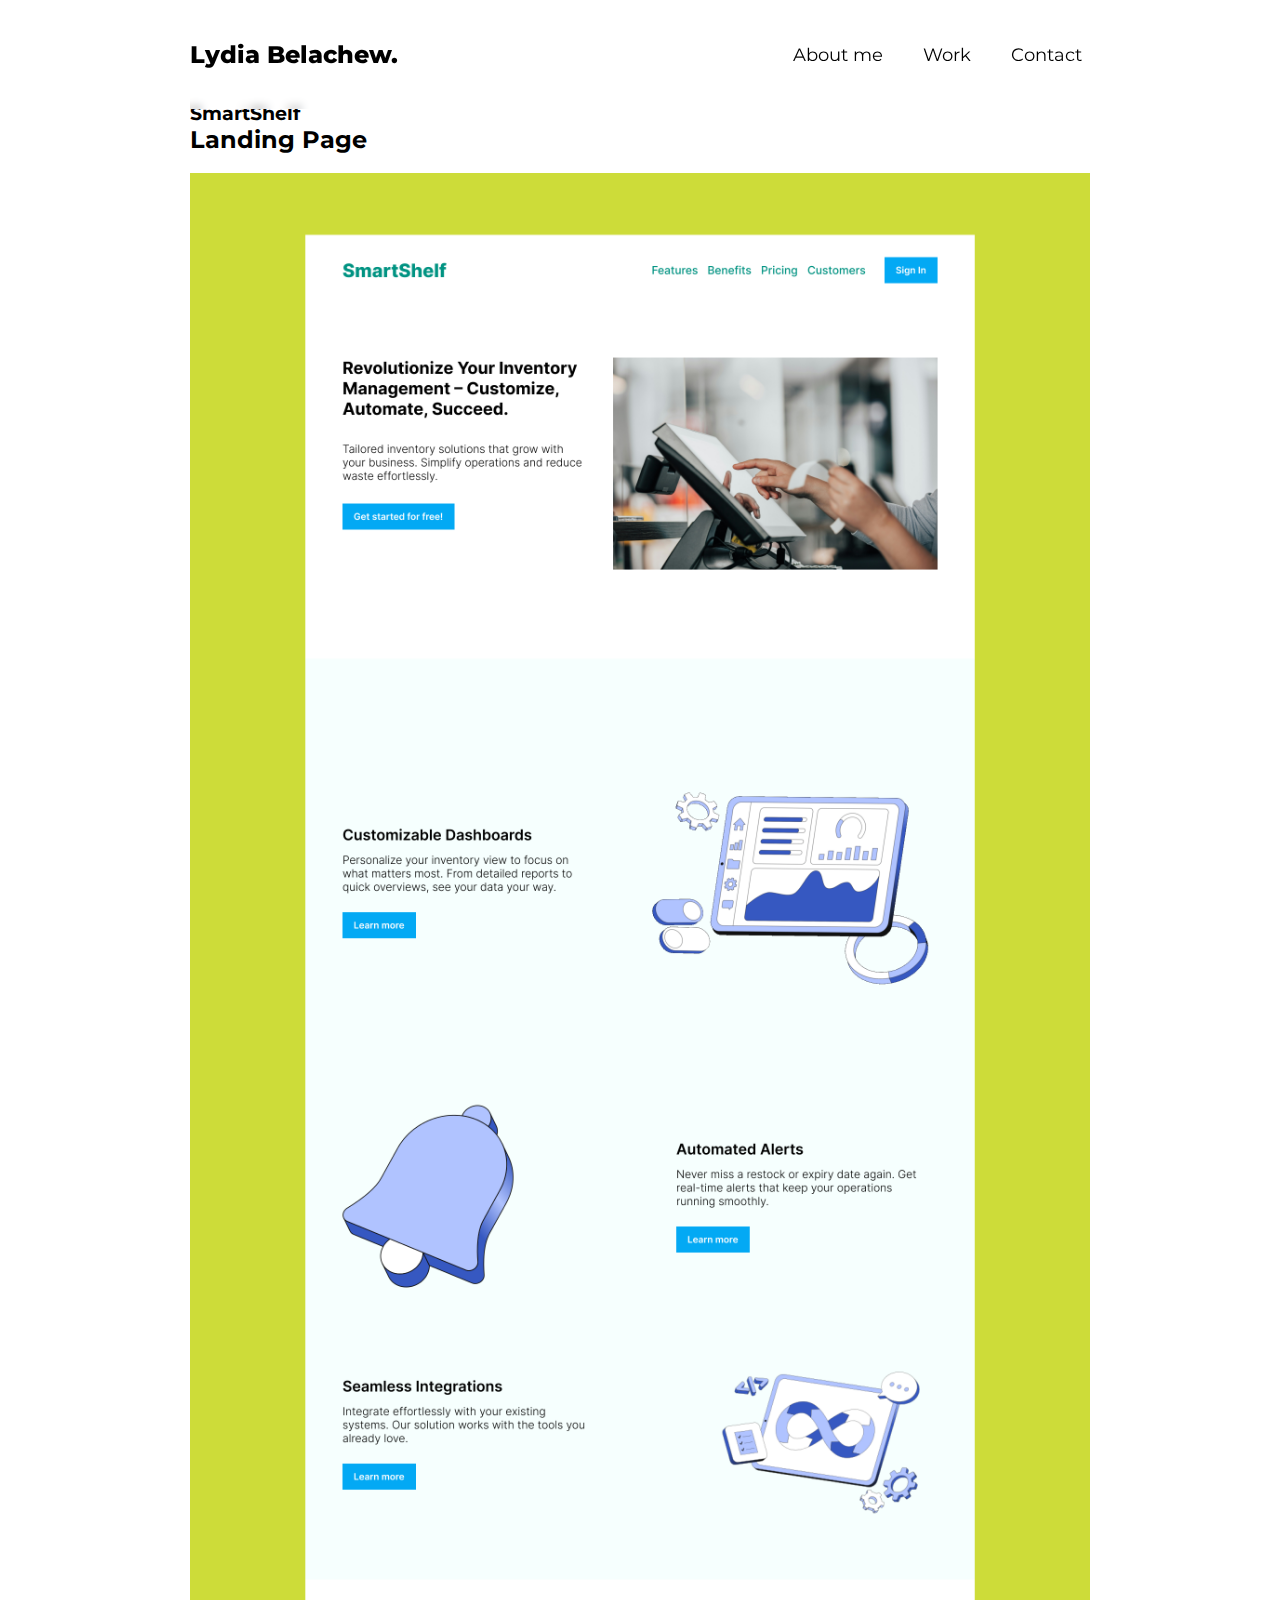
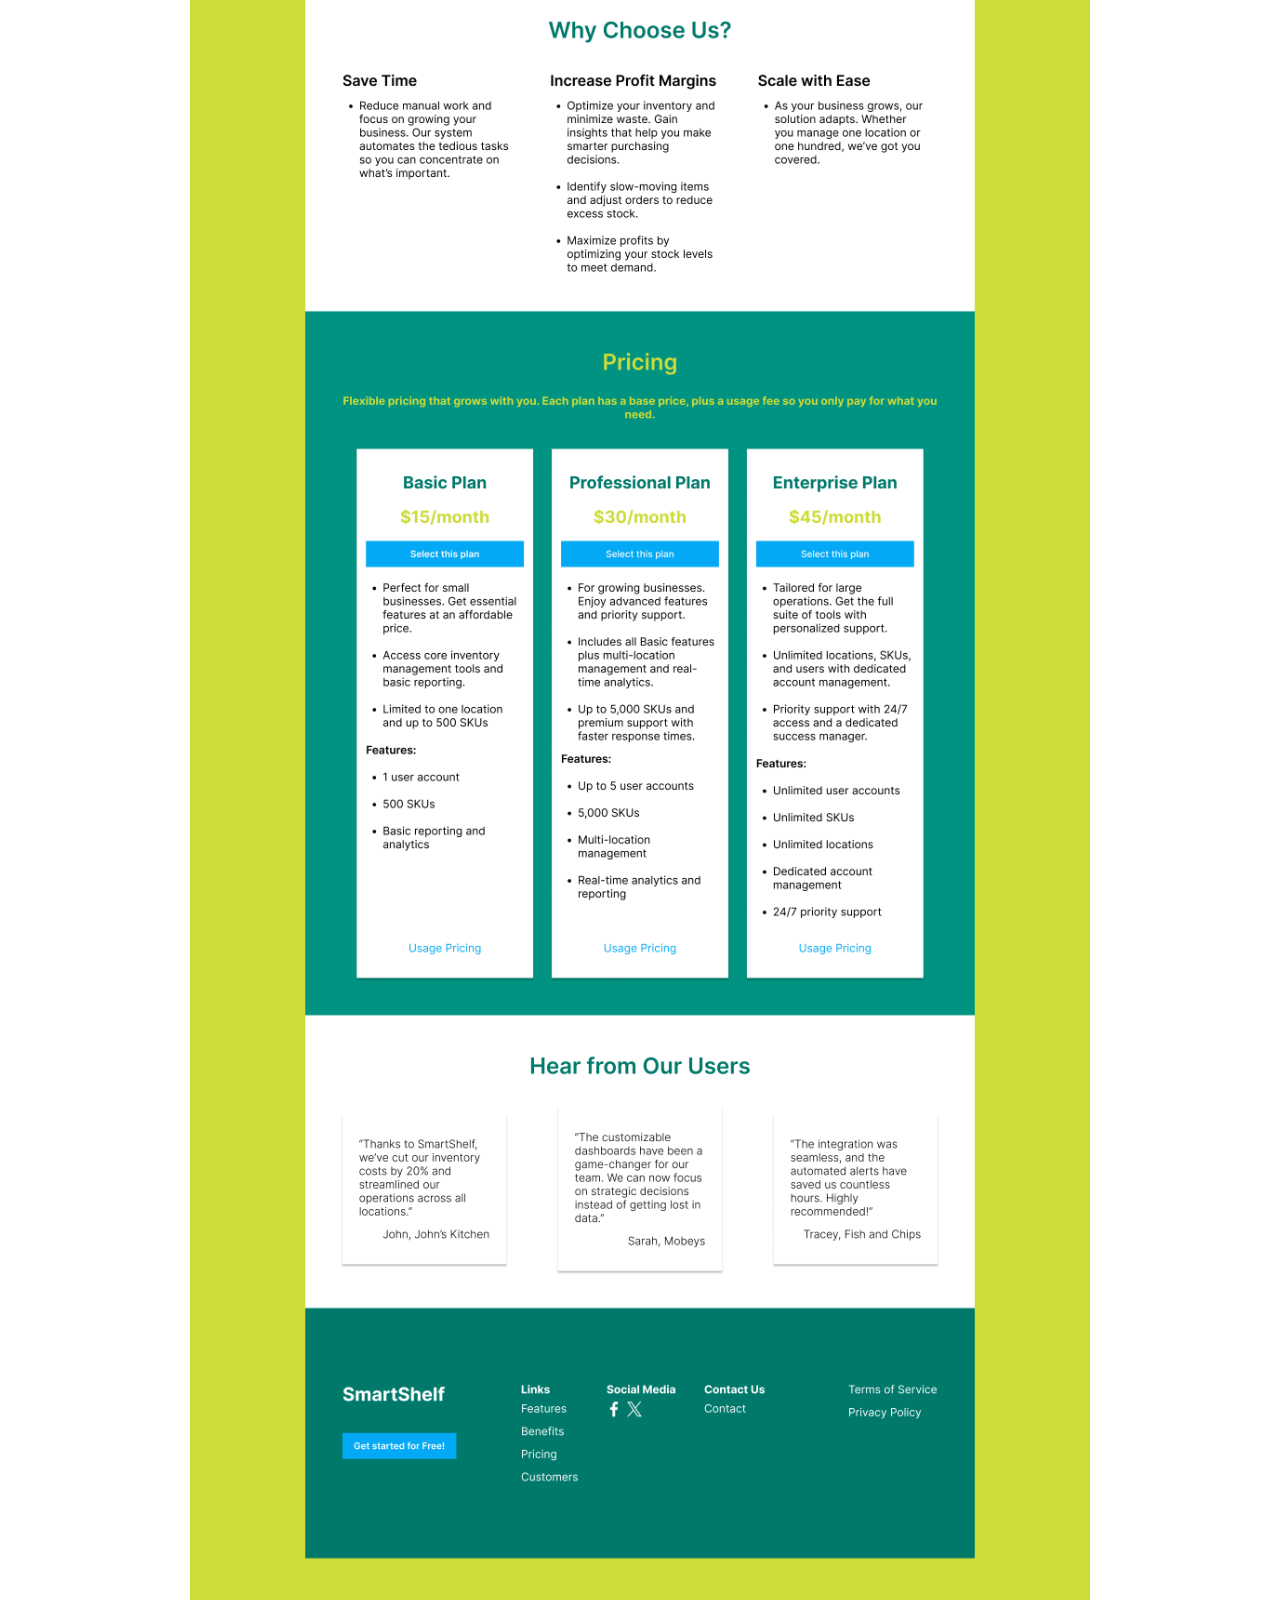
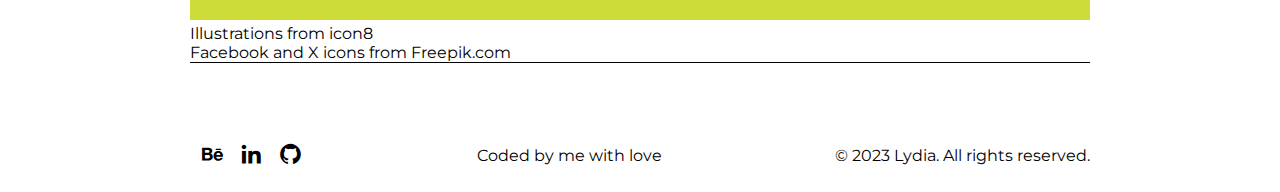
==== commit a9c7bc15: "Added credits to icons" ====
--- a/SmartShelf-landing-page.html
+++ b/SmartShelf-landing-page.html
@@ -25,6 +25,7 @@
         <img class="img" src="assests/Miscellaneous/SmartShelf Landing Page.png" alt="picture">
     </div>
 
+    <p>Illustrations from icon8<br>Facebook and X icons from Freepik.com</p>
     <special-footer></special-footer> <!--Custom element, source: https://www.youtube.com/watch?v=AiQqip_pVbA-->
 
     <script src="js/HeaderFooterManager.js"></script>
